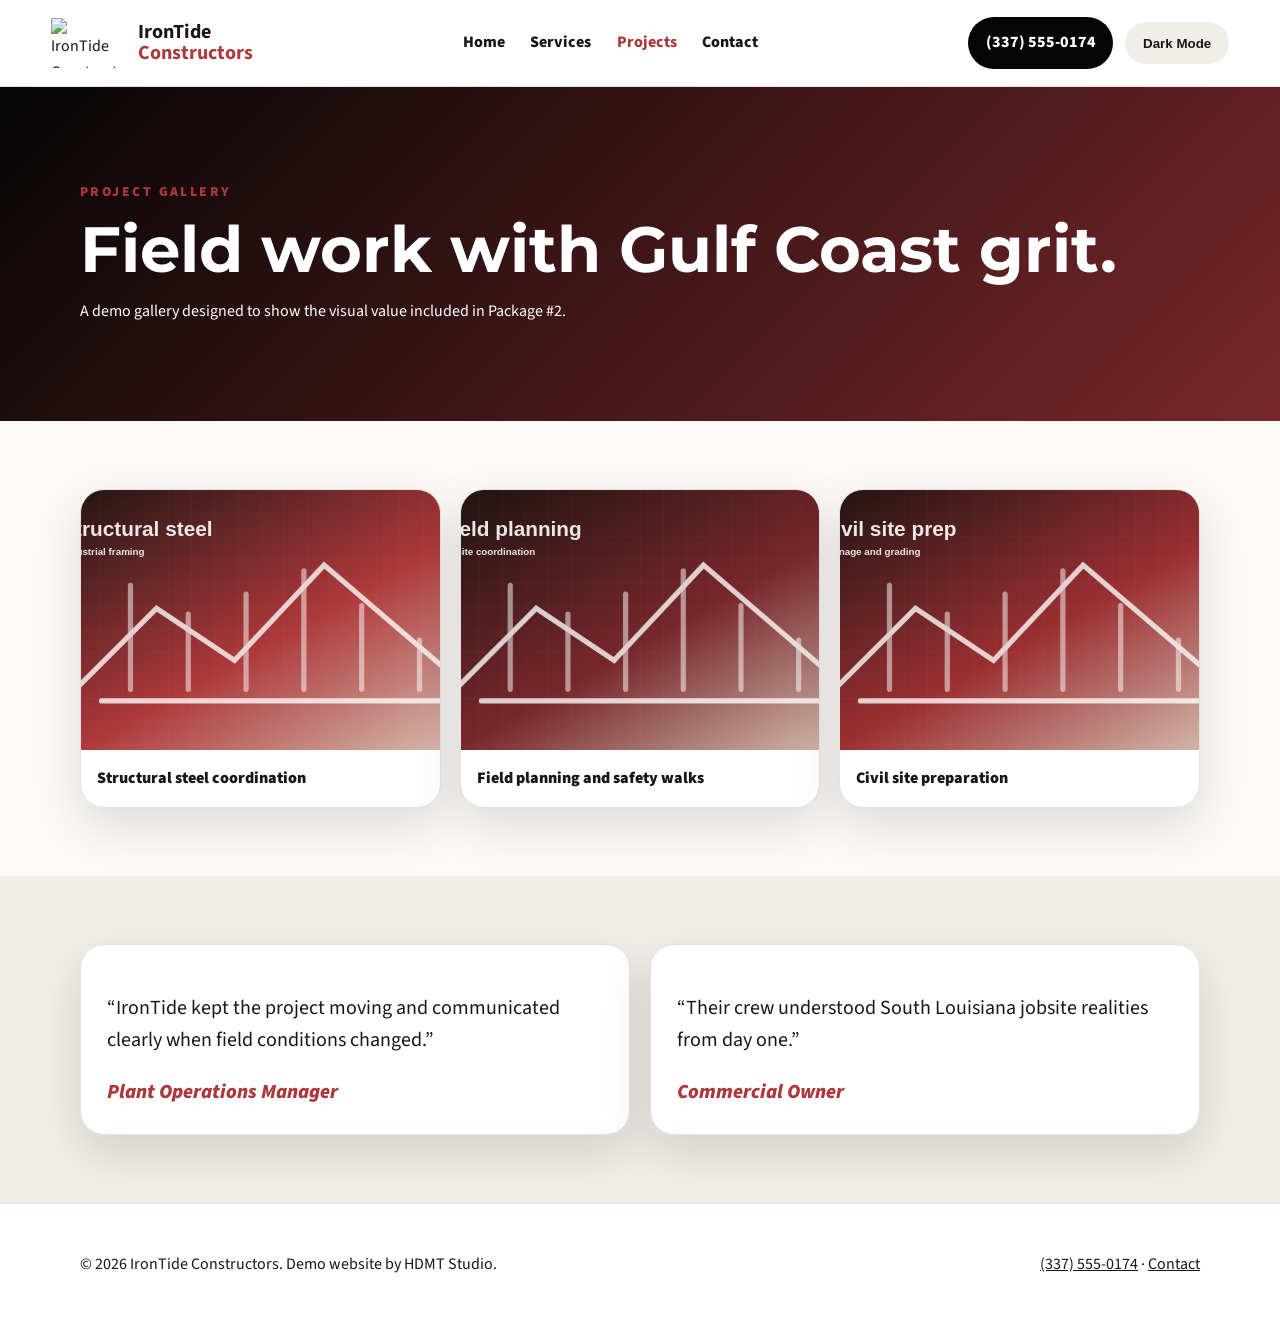
==== it_construction_demo_v3_2_no_ghost/projects.html @ 1d19bc45 "Initial construction demo" ====
<!DOCTYPE html>
<html lang="en">
<head>
  <meta charset="UTF-8" />
  <meta name="viewport" content="width=device-width, initial-scale=1.0" />
  <meta name="description" content="Project gallery and testimonials for IronTide Constructors." />
  <title>Projects | IronTide Constructors</title>
  <link rel="preconnect" href="https://fonts.googleapis.com">
  <link rel="preconnect" href="https://fonts.gstatic.com" crossorigin>
  <link href="https://fonts.googleapis.com/css2?family=Montserrat:wght@700;800&family=Source+Sans+3:wght@400;600;700&display=swap" rel="stylesheet">
  <link rel="stylesheet" href="styles.css" />
</head>
<body>
  <a class="skip-link" href="#main">Skip to main content</a>
  <header class="site-header">
    <nav class="nav" aria-label="Primary navigation">
      <a class="brand" href="index.html">
        <img src="assets/logo.png" alt="IronTide Constructors logo" />
        <span><strong>IronTide</strong><b>Constructors</b></span>
      </a>
      <button class="menu-toggle" aria-expanded="false" aria-controls="nav-menu">Menu</button>
      <ul id="nav-menu" class="nav-menu">
        <li><a  href="index.html">Home</a></li>
        <li><a  href="services.html">Services</a></li>
        <li><a aria-current="page" href="projects.html">Projects</a></li>
        <li><a  href="contact.html">Contact</a></li>
      </ul>
      <div class="nav-actions">
        <a class="phone-pill" href="tel:+13375550174">(337) 555-0174</a>
        <button class="theme-toggle" type="button" aria-pressed="false">Dark Mode</button>
      </div>
    </nav>
  </header>
  <main id="main">
    <section class="page-hero">
      <div class="container">
        <p class="eyebrow">Project gallery</p>
        <h1>Field work with Gulf Coast grit.</h1>
        <p>A demo gallery designed to show the visual value included in Package #2.</p>
      </div>
    </section>

    <section class="section-pad">
      <div class="container gallery">
        <figure>
          <img src="assets/gallery-structural.svg" alt="Stylized structural steel construction frame" />
          <figcaption>Structural steel coordination</figcaption>
        </figure>
        <figure>
          <img src="assets/gallery-planning.svg" alt="Stylized field planning and jobsite coordination" />
          <figcaption>Field planning and safety walks</figcaption>
        </figure>
        <figure>
          <img src="assets/gallery-civil.svg" alt="Stylized civil site preparation with grading and drainage" />
          <figcaption>Civil site preparation</figcaption>
        </figure>
      </div>
    </section>

    <section class="section-pad muted">
      <div class="container testimonials">
        <blockquote>
          <p>“IronTide kept the project moving and communicated clearly when field conditions changed.”</p>
          <cite>Plant Operations Manager</cite>
        </blockquote>
        <blockquote>
          <p>“Their crew understood South Louisiana jobsite realities from day one.”</p>
          <cite>Commercial Owner</cite>
        </blockquote>
      </div>
    </section>

  </main>
  <footer class="footer">
    <div class="container footer-grid">
      <p>© 2026 IronTide Constructors. Demo website by HDMT Studio.</p>
      <p><a href="tel:+13375550174">(337) 555-0174</a> · <a href="contact.html">Contact</a></p>
    </div>
  </footer>
  <script src="script.js"></script>
</body>
</html>
---- it_construction_demo_v3_2_no_ghost/styles.css ----
:root {
  --bg: #fbfaf7;
  --surface: #ffffff;
  --text: #191615;
  --muted: #5f5a56;
  --line: #e7e0da;
  --brand: #ad383b;
  --brand-dark: #78272a;
  --ink: #050505;
  --cream: #f1ede8;
  --shadow: 0 18px 50px rgba(0, 0, 0, .13);
  --radius: 24px;
}

[data-theme="dark"] {
  --bg: #111111;
  --surface: #1b1b1b;
  --text: #f7f3ee;
  --muted: #cac0b8;
  --line: #37302e;
  --brand: #d34b4e;
  --brand-dark: #b63b3e;
  --ink: #000;
  --cream: #181512;
  --shadow: 0 18px 50px rgba(0, 0, 0, .45);
}

* {
  box-sizing: border-box;
}

html {
  scroll-behavior: smooth;
}

body {
  margin: 0;
  font-family: "Source Sans 3", Arial, sans-serif;
  background: var(--bg);
  color: var(--text);
  line-height: 1.6;
}

img {
  max-width: 100%;
  display: block;
}

a {
  color: inherit;
}

a:focus-visible,
button:focus-visible,
input:focus-visible,
textarea:focus-visible {
  outline: 4px solid var(--brand);
  outline-offset: 4px;
}

/* ================================
   Demo Website Notice
================================ */

.demo-notice {
  background: #111;
  color: #fff;
  text-align: center;
  padding: 0.8rem 1rem;
  font-size: 0.95rem;
  line-height: 1.45;
  border-bottom: 1px solid rgba(255, 255, 255, 0.12);
  position: relative;
  z-index: 1000;
}

.demo-notice p {
  margin: 0;
}

.demo-notice strong {
  color: var(--brand);
  font-weight: 900;
}

[data-theme="dark"] .demo-notice {
  background: #050505;
  color: #f7f3ee;
  border-bottom: 1px solid var(--line);
}

/* ================================
   Accessibility
================================ */

.skip-link {
  position: absolute;
  left: 1rem;
  top: -100px;
  background: var(--brand);
  color: #fff;
  padding: .75rem 1rem;
  z-index: 99;
}

.skip-link:focus {
  top: 1rem;
}

/* ================================
   Layout
================================ */

.container {
  width: min(1120px, 92%);
  margin-inline: auto;
}

/* ================================
   Header / Navigation
================================ */

.site-header {
  position: sticky;
  top: 0;
  z-index: 20;
  background: color-mix(in srgb, var(--surface) 94%, transparent);
  backdrop-filter: blur(16px);
  border-bottom: 1px solid var(--line);
}

.nav {
  min-height: 86px;
  display: flex;
  align-items: center;
  gap: 2rem;
  width: min(1280px, 92%);
  margin: auto;
}

.brand {
  display: flex;
  align-items: center;
  gap: .9rem;
  text-decoration: none;
}

.brand img {
  width: 72px;
  height: 50px;
  object-fit: contain;
}

.brand span {
  line-height: 1.05;
  font-size: 1.25rem;
}

.brand b {
  display: block;
  color: var(--brand);
}

.nav-menu {
  margin: 0 auto;
  padding: 0;
  list-style: none;
  display: flex;
  gap: 1.6rem;
  font-weight: 800;
}

.nav-menu a {
  text-decoration: none;
}

.nav-menu a[aria-current="page"],
.nav-menu a:hover {
  color: var(--brand);
}

.nav-actions {
  display: flex;
  align-items: center;
  gap: .75rem;
}

.phone-pill,
.theme-toggle,
.menu-toggle {
  border: 0;
  border-radius: 999px;
  padding: .85rem 1.1rem;
  font-weight: 800;
  text-decoration: none;
}

.phone-pill {
  background: var(--ink);
  color: #fff;
}

.theme-toggle,
.menu-toggle {
  background: var(--cream);
  color: var(--text);
  cursor: pointer;
}

.menu-toggle {
  display: none;
}

/* ================================
   Hero
================================ */

.hero {
  overflow: hidden;
  background: #000;
  position: relative;
}

.hero-track {
  display: flex;
  transition: transform 1.2s ease-in-out;
}

.hero-slide {
  flex: 0 0 100%;
  min-height: clamp(330px, 46vh, 430px);
  display: flex;
  align-items: center;
  background-size: cover;
  background-position: center;
  position: relative;
}

.hero-slide::before {
  content: "";
  position: absolute;
  inset: 0;
  background: linear-gradient(
    90deg,
    rgba(0, 0, 0, .84),
    rgba(0, 0, 0, .38),
    rgba(0, 0, 0, .16)
  );
}

.slide-1 {
  background-image: url('assets/hero-structural.svg');
}

.slide-2 {
  background-image: url('assets/hero-piping.svg');
}

.slide-3 {
  background-image: url('assets/hero-civil.svg');
}

.hero-content {
  position: relative;
  color: white;
  width: min(720px, 92%);
  margin-left: clamp(1.2rem, 10vw, 12rem);
}

.eyebrow {
  letter-spacing: .18em;
  text-transform: uppercase;
  color: var(--brand);
  font-weight: 900;
  font-size: .85rem;
}

.hero h1,
.hero h2,
.page-hero h1,
h2 {
  font-family: Montserrat, Arial, sans-serif;
  line-height: 1.05;
}

.hero h1,
.hero h2 {
  font-size: clamp(2rem, 4.6vw, 4rem);
  margin: .2rem 0 1rem;
}

.hero p {
  font-size: clamp(1rem, 1.5vw, 1.2rem);
  max-width: 660px;
}

.hero-buttons {
  display: flex;
  gap: 1rem;
  flex-wrap: wrap;
  margin-top: 1.2rem;
}

.btn {
  display: inline-flex;
  align-items: center;
  justify-content: center;
  border-radius: 999px;
  padding: 1rem 1.35rem;
  font-weight: 900;
  text-decoration: none;
  border: 2px solid transparent;
}

.btn.primary {
  background: var(--brand);
  color: white;
}

.btn.primary:hover {
  background: var(--brand-dark);
}

.btn.ghost {
  border-color: #fff;
  color: #fff;
}

/* Hero Controls */

.hero-controls {
  position: absolute;
  right: clamp(1rem, 4vw, 4rem);
  bottom: 1.4rem;
  display: flex;
  gap: .75rem;
  z-index: 5;
}

.hero-control {
  width: 52px;
  height: 52px;
  border: 2px solid rgba(255, 255, 255, .85);
  border-radius: 999px;
  background: rgba(0, 0, 0, .55);
  color: #fff;
  font-size: 2rem;
  line-height: 1;
  cursor: pointer;
  backdrop-filter: blur(8px);
}

.hero-control:hover {
  background: var(--brand);
}

.hero-control:focus-visible {
  outline: 4px solid #fff;
  outline-offset: 4px;
}

/* ================================
   Sections
================================ */

.section-pad {
  padding: 4.25rem 0;
}

.stats {
  background: var(--cream);
  padding: 1.25rem 0 1.6rem;
}

.stat-grid {
  display: grid;
  grid-template-columns: repeat(4, 1fr);
  gap: 1rem;
}

.stat-card,
.service-card,
.contact-card,
blockquote {
  background: var(--surface);
  border: 1px solid var(--line);
  border-radius: var(--radius);
  padding: 1.65rem;
  box-shadow: var(--shadow);
}

.stat-card strong {
  display: block;
  font-size: 2.4rem;
  line-height: 1;
  color: var(--brand);
  font-family: Montserrat, Arial, sans-serif;
}

.stat-card span {
  font-weight: 800;
}

.split {
  display: grid;
  grid-template-columns: 1fr 1fr;
  gap: 3rem;
  align-items: center;
}

.split h2,
.page-hero h1 {
  font-size: clamp(2.2rem, 5vw, 4.4rem);
  margin: .2rem 0 1rem;
}

.feature-list {
  display: grid;
  gap: 1rem;
}

.feature-list p {
  margin: 0;
  padding: 1.25rem;
  border-left: 6px solid var(--brand);
  background: var(--surface);
  border-radius: 14px;
}

/* ================================
   CTA
================================ */

.cta-band {
  padding: 4rem 0;
  background: var(--ink);
  color: white;
}

.cta-inner {
  display: flex;
  align-items: center;
  justify-content: space-between;
  gap: 2rem;
}

/* ================================
   Page Hero
================================ */

.page-hero {
  padding: 5rem 0;
  background: linear-gradient(135deg, var(--ink), var(--brand-dark));
  color: white;
}

/* ================================
   Cards / Services
================================ */

.cards {
  display: grid;
  grid-template-columns: repeat(3, 1fr);
  gap: 1.2rem;
}

.service-card h2 {
  font-size: 1.7rem;
}

.service-card a {
  font-weight: 900;
  color: var(--brand);
}

/* ================================
   Gallery
================================ */

.gallery {
  display: grid;
  grid-template-columns: repeat(3, 1fr);
  gap: 1.2rem;
}

.gallery figure {
  margin: 0;
  background: var(--surface);
  border-radius: var(--radius);
  overflow: hidden;
  border: 1px solid var(--line);
  box-shadow: var(--shadow);
}

.gallery img {
  height: 260px;
  width: 100%;
  object-fit: cover;
  background: var(--cream);
}

.gallery figcaption {
  padding: 1rem;
  font-weight: 900;
}

/* ================================
   Muted Sections / Testimonials
================================ */

.muted {
  background: var(--cream);
}

.testimonials {
  display: grid;
  grid-template-columns: 1fr 1fr;
  gap: 1.2rem;
}

blockquote {
  margin: 0;
  font-size: 1.25rem;
}

cite {
  display: block;
  color: var(--brand);
  font-weight: 900;
  margin-top: 1rem;
}

/* ================================
   Contact
================================ */

.contact-grid {
  display: grid;
  grid-template-columns: 1fr 1fr;
  gap: 2rem;
}

.contact-form {
  display: grid;
  gap: .8rem;
  background: var(--surface);
  border: 1px solid var(--line);
  border-radius: var(--radius);
  padding: 2rem;
  box-shadow: var(--shadow);
}

label {
  font-weight: 900;
}

input,
textarea {
  width: 100%;
  border: 1px solid var(--line);
  border-radius: 14px;
  background: var(--bg);
  color: var(--text);
  padding: 1rem;
  font: inherit;
}

.map iframe {
  width: 100%;
  height: 280px;
  border: 0;
  border-radius: 18px;
}

/* ================================
   Footer
================================ */

.footer {
  padding: 2rem 0;
  background: var(--surface);
  border-top: 1px solid var(--line);
}

.footer-grid {
  display: flex;
  justify-content: space-between;
  gap: 1rem;
  flex-wrap: wrap;
}

.demo-footer-note {
  font-size: 0.88rem;
  color: var(--muted);
  max-width: 760px;
  margin-top: 1rem;
  line-height: 1.5;
}

/* ================================
   Reduced Motion
================================ */

@media (prefers-reduced-motion: reduce) {
  *,
  *::before,
  *::after {
    animation-duration: .01ms !important;
    animation-iteration-count: 1 !important;
    scroll-behavior: auto !important;
  }

  .hero-track {
    transition: none;
  }
}

/* ================================
   Responsive
================================ */

@media (max-width: 850px) {
  .demo-notice {
    font-size: 0.82rem;
    padding: 0.7rem 1rem;
  }

  .demo-footer-note {
    font-size: 0.8rem;
  }

  .nav {
    flex-wrap: wrap;
    padding: 1rem 0;
  }

  .menu-toggle {
    display: inline-flex;
    margin-left: auto;
  }

  .nav-menu {
    display: none;
    flex-basis: 100%;
    flex-direction: column;
    background: var(--surface);
    padding: 1rem;
    border-radius: 18px;
  }

  .nav-menu.open {
    display: flex;
  }

  .nav-actions {
    width: 100%;
    justify-content: space-between;
  }

  .hero-slide {
    min-height: 420px;
  }

  .stat-grid,
  .cards,
  .gallery,
  .split,
  .testimonials,
  .contact-grid {
    grid-template-columns: 1fr;
  }

  .cta-inner {
    align-items: flex-start;
    flex-direction: column;
  }

  .hero-content {
    margin-inline: auto;
  }

  .hero h1,
  .hero h2 {
    font-size: clamp(2rem, 10vw, 3.2rem);
  }

  .hero-controls {
    right: 1rem;
    bottom: 1rem;
  }

  .hero-control {
    width: 46px;
    height: 46px;
  }
}
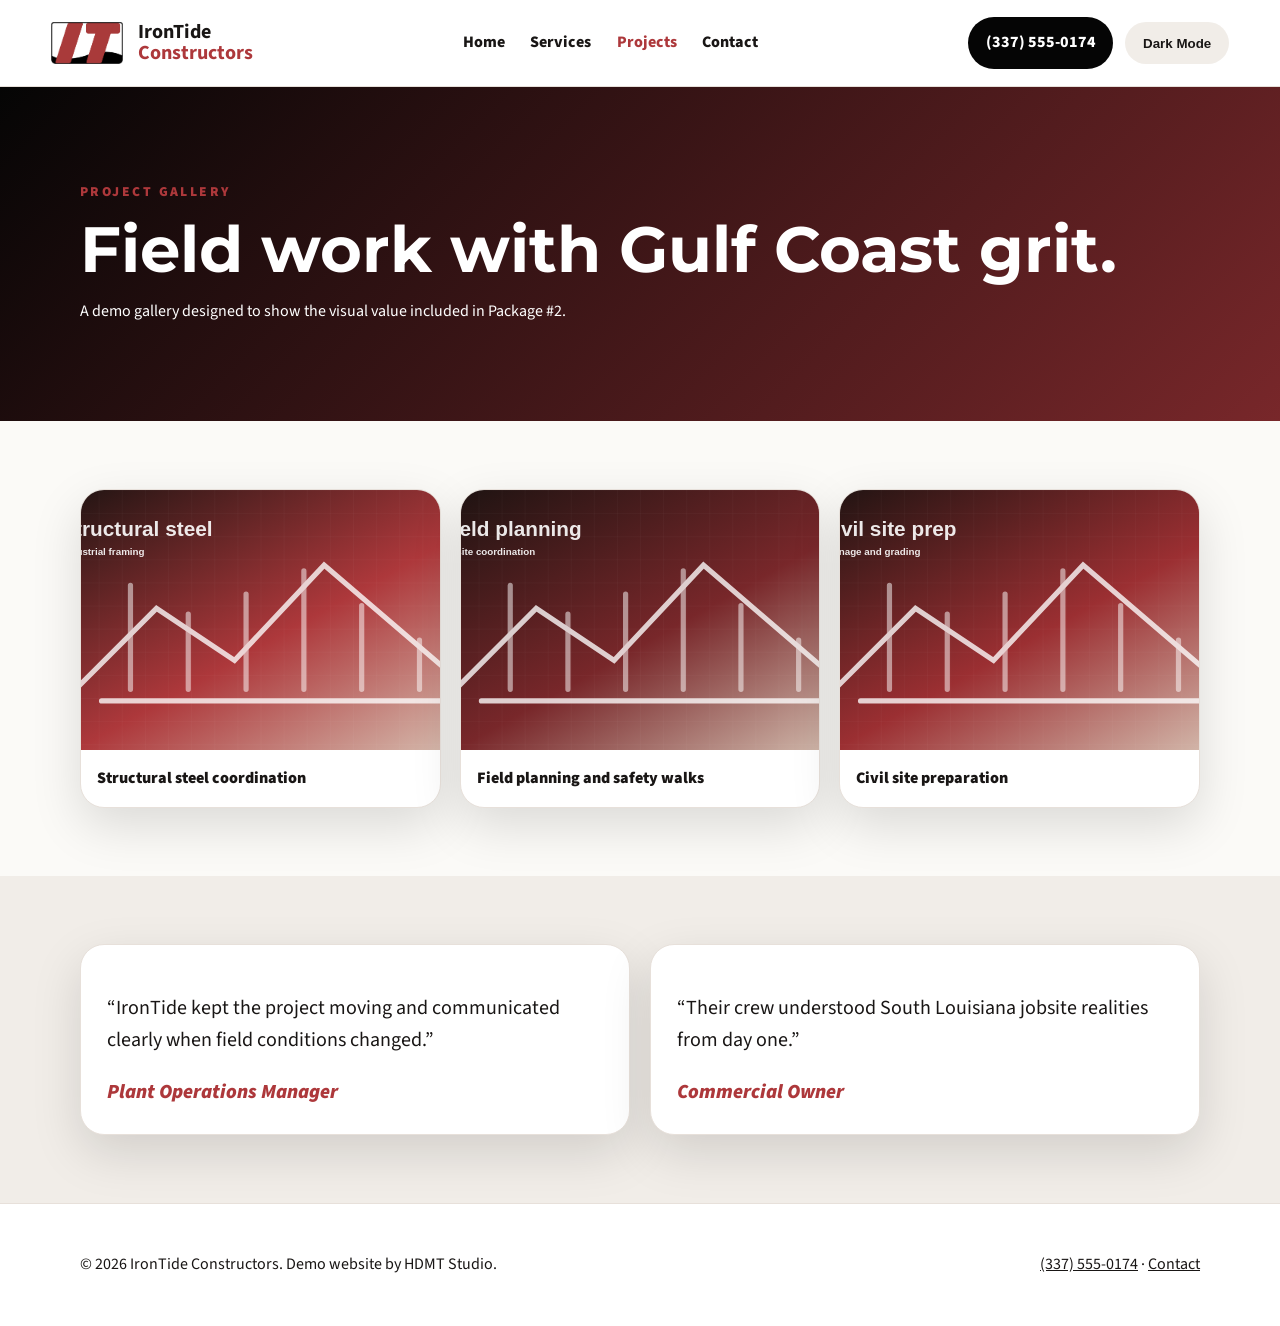
==== commit 747dc650: "logo actualization" ====
--- a/it_construction_demo_v3_2_no_ghost/projects.html
+++ b/it_construction_demo_v3_2_no_ghost/projects.html
@@ -15,7 +15,7 @@
   <header class="site-header">
     <nav class="nav" aria-label="Primary navigation">
       <a class="brand" href="index.html">
-        <img src="assets/logo.png" alt="IronTide Constructors logo" />
+        <img src="assets/logo (2).png" alt="IronTide Constructors logo" />
         <span><strong>IronTide</strong><b>Constructors</b></span>
       </a>
       <button class="menu-toggle" aria-expanded="false" aria-controls="nav-menu">Menu</button>
